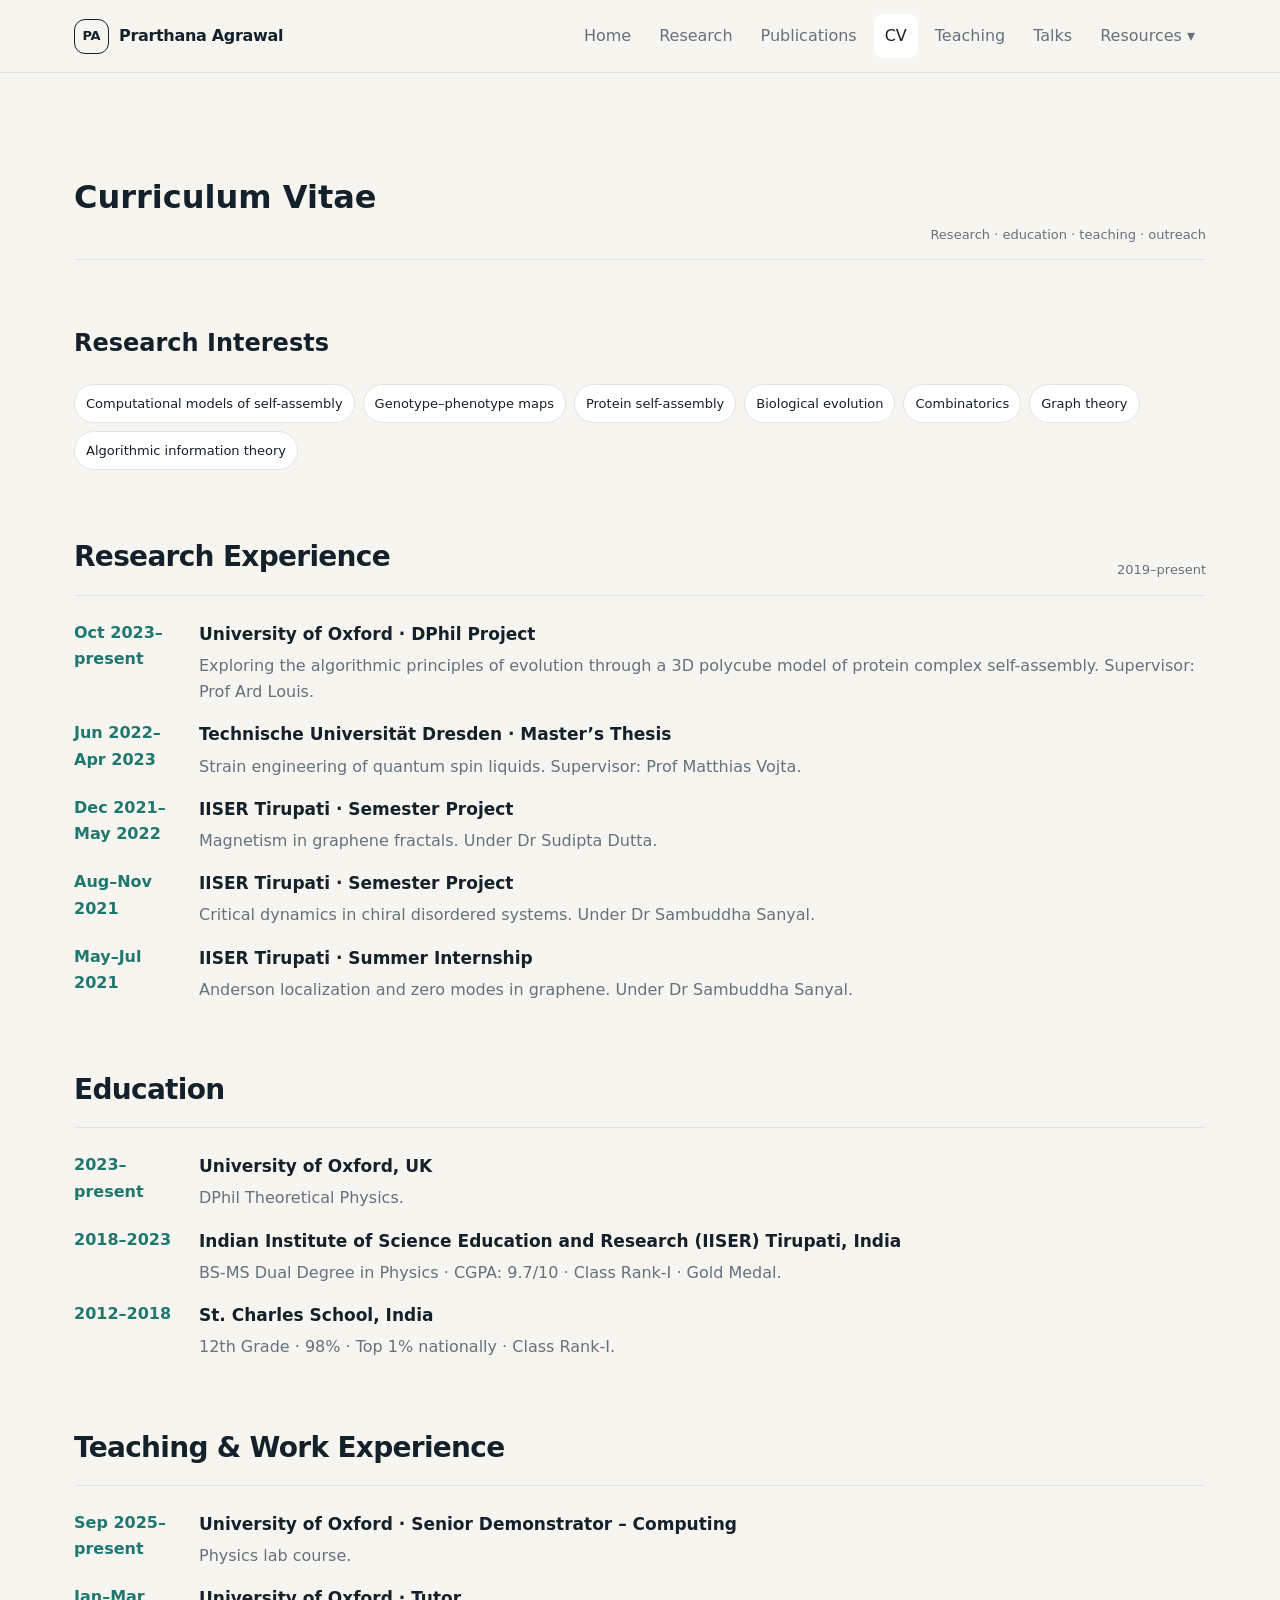
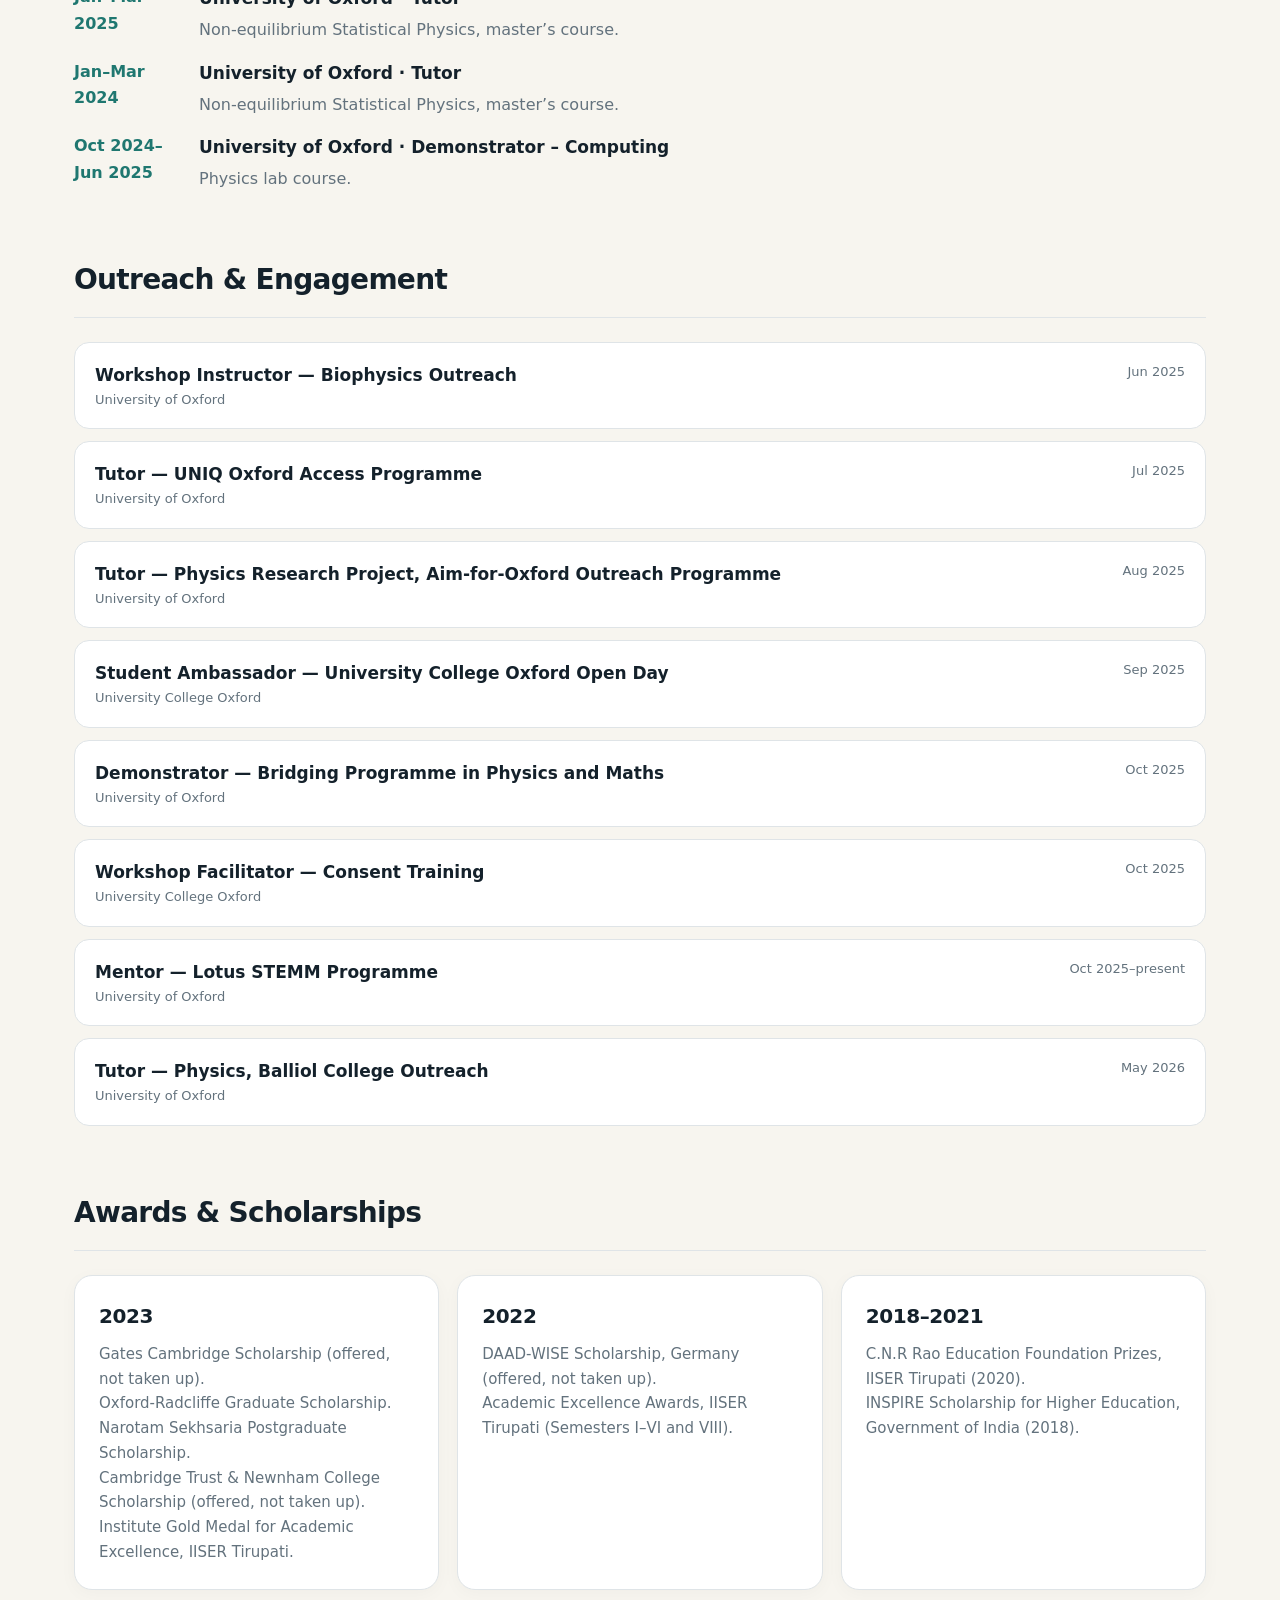
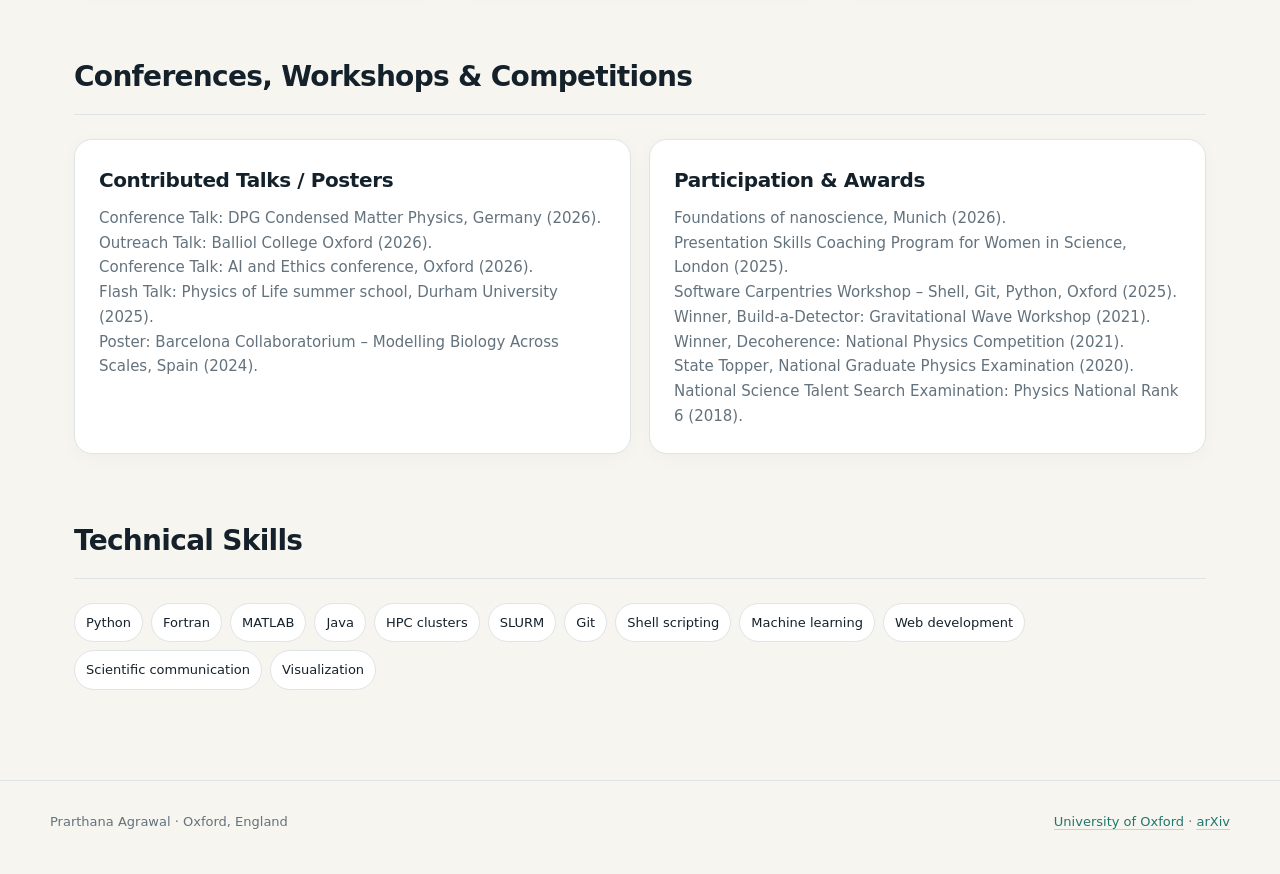
==== cv.html @ 84f2e2f3 "Rebuilt" ====
<!doctype html><html lang="en"><head><meta charset="utf-8"><meta name="viewport" content="width=device-width, initial-scale=1"><meta name="description" content="Prarthana Agrawal — theoretical physics, self-assembly, graph theory and scientific resources"><title>CV · Prarthana Agrawal</title><link rel="stylesheet" href="styles.css"></head><body><header class="site-header"><nav class="nav"><a class="brand" href="index.html"><span class="brand-mark">PA</span><span>Prarthana Agrawal</span></a><button class="nav-toggle" aria-label="Open navigation">Menu</button><div class="nav-links"><a href="index.html">Home</a><a href="research.html">Research</a><a href="publications.html">Publications</a><a href="cv.html" class="active">CV</a><a href="teaching.html">Teaching</a><a href="talks.html">Talks</a><div class="dropdown"><button class="dropbtn">Resources ▾</button><div class="dropdown-menu"><a href="resources.html">Resource Hub</a><a href="internships.html">Undergraduate Internships</a><a href="theses.html">MS Thesis Database</a></div></div></div></nav></header><main class="page"><div class="section-head"><h1>Curriculum Vitae</h1><span class="kicker">Research · education · teaching · outreach</span></div><section class="section"><h2>Research Interests</h2><div class="pill-row"><span class="pill">Computational models of self-assembly</span><span class="pill">Genotype–phenotype maps</span><span class="pill">Protein self-assembly</span><span class="pill">Biological evolution</span><span class="pill">Combinatorics</span><span class="pill">Graph theory</span><span class="pill">Algorithmic information theory</span></div></section><section class="section"><div class="section-head"><h2>Research Experience</h2><span class="kicker">2019–present</span></div><div class="timeline"><div class="timeline-item"><div class="year">Oct 2023–present</div><div><h3>University of Oxford · DPhil Project</h3><p>Exploring the algorithmic principles of evolution through a 3D polycube model of protein complex self-assembly. Supervisor: Prof Ard Louis.</p></div></div><div class="timeline-item"><div class="year">Jun 2022–Apr 2023</div><div><h3>Technische Universität Dresden · Master’s Thesis</h3><p>Strain engineering of quantum spin liquids. Supervisor: Prof Matthias Vojta.</p></div></div><div class="timeline-item"><div class="year">Dec 2021–May 2022</div><div><h3>IISER Tirupati · Semester Project</h3><p>Magnetism in graphene fractals. Under Dr Sudipta Dutta.</p></div></div><div class="timeline-item"><div class="year">Aug–Nov 2021</div><div><h3>IISER Tirupati · Semester Project</h3><p>Critical dynamics in chiral disordered systems. Under Dr Sambuddha Sanyal.</p></div></div><div class="timeline-item"><div class="year">May–Jul 2021</div><div><h3>IISER Tirupati · Summer Internship</h3><p>Anderson localization and zero modes in graphene. Under Dr Sambuddha Sanyal.</p></div></div></div></section><section class="section"><div class="section-head"><h2>Education</h2></div><div class="timeline"><div class="timeline-item"><div class="year">2023–present</div><div><h3>University of Oxford, UK</h3><p>DPhil Theoretical Physics.</p></div></div><div class="timeline-item"><div class="year">2018–2023</div><div><h3>Indian Institute of Science Education and Research (IISER) Tirupati, India</h3><p>BS-MS Dual Degree in Physics · CGPA: 9.7/10 · Class Rank-I · Gold Medal.</p></div></div><div class="timeline-item"><div class="year">2012–2018</div><div><h3>St. Charles School, India</h3><p>12th Grade · 98% · Top 1% nationally · Class Rank-I.</p></div></div></div></section><section class="section"><div class="section-head"><h2>Teaching & Work Experience</h2></div><div class="timeline"><div class="timeline-item"><div class="year">Sep 2025–present</div><div><h3>University of Oxford · Senior Demonstrator – Computing</h3><p>Physics lab course.</p></div></div><div class="timeline-item"><div class="year">Jan–Mar 2025</div><div><h3>University of Oxford · Tutor</h3><p>Non-equilibrium Statistical Physics, master’s course.</p></div></div><div class="timeline-item"><div class="year">Jan–Mar 2024</div><div><h3>University of Oxford · Tutor</h3><p>Non-equilibrium Statistical Physics, master’s course.</p></div></div><div class="timeline-item"><div class="year">Oct 2024–Jun 2025</div><div><h3>University of Oxford · Demonstrator – Computing</h3><p>Physics lab course.</p></div></div></div></section><section class="section"><div class="section-head"><h2>Outreach & Engagement</h2></div><div class="list"><div class="item"><div class="item-top"><h3>Workshop Instructor — Biophysics Outreach</h3><span class="meta">Jun 2025</span></div><div class="meta">University of Oxford</div></div><div class="item"><div class="item-top"><h3>Tutor — UNIQ Oxford Access Programme</h3><span class="meta">Jul 2025</span></div><div class="meta">University of Oxford</div></div><div class="item"><div class="item-top"><h3>Tutor — Physics Research Project, Aim-for-Oxford Outreach Programme</h3><span class="meta">Aug 2025</span></div><div class="meta">University of Oxford</div></div><div class="item"><div class="item-top"><h3>Student Ambassador — University College Oxford Open Day</h3><span class="meta">Sep 2025</span></div><div class="meta">University College Oxford</div></div><div class="item"><div class="item-top"><h3>Demonstrator — Bridging Programme in Physics and Maths</h3><span class="meta">Oct 2025</span></div><div class="meta">University of Oxford</div></div><div class="item"><div class="item-top"><h3>Workshop Facilitator — Consent Training</h3><span class="meta">Oct 2025</span></div><div class="meta">University College Oxford</div></div><div class="item"><div class="item-top"><h3>Mentor — Lotus STEMM Programme</h3><span class="meta">Oct 2025–present</span></div><div class="meta">University of Oxford</div></div><div class="item"><div class="item-top"><h3>Tutor — Physics, Balliol College Outreach</h3><span class="meta">May 2026</span></div><div class="meta">University of Oxford</div></div></div></section><section class="section"><div class="section-head"><h2>Awards & Scholarships</h2></div><div class="grid"><div class="card"><h3>2023</h3><p>Gates Cambridge Scholarship (offered, not taken up).<br>Oxford-Radcliffe Graduate Scholarship.<br>Narotam Sekhsaria Postgraduate Scholarship.<br>Cambridge Trust & Newnham College Scholarship (offered, not taken up).<br>Institute Gold Medal for Academic Excellence, IISER Tirupati.</p></div><div class="card"><h3>2022</h3><p>DAAD-WISE Scholarship, Germany (offered, not taken up).<br>Academic Excellence Awards, IISER Tirupati (Semesters I–VI and VIII).</p></div><div class="card"><h3>2018–2021</h3><p>C.N.R Rao Education Foundation Prizes, IISER Tirupati (2020).<br>INSPIRE Scholarship for Higher Education, Government of India (2018).</p></div></div></section><section class="section"><div class="section-head"><h2>Conferences, Workshops & Competitions</h2></div><div class="feature"><div class="card"><h3>Contributed Talks / Posters</h3><p>Conference Talk: DPG Condensed Matter Physics, Germany (2026).<br>Outreach Talk: Balliol College Oxford (2026).<br>Conference Talk: AI and Ethics conference, Oxford (2026).<br>Flash Talk: Physics of Life summer school, Durham University (2025).<br>Poster: Barcelona Collaboratorium – Modelling Biology Across Scales, Spain (2024).</p></div><div class="card"><h3>Participation & Awards</h3><p>Foundations of nanoscience, Munich (2026).<br>Presentation Skills Coaching Program for Women in Science, London (2025).<br>Software Carpentries Workshop – Shell, Git, Python, Oxford (2025).<br>Winner, Build-a-Detector: Gravitational Wave Workshop (2021).<br>Winner, Decoherence: National Physics Competition (2021).<br>State Topper, National Graduate Physics Examination (2020).<br>National Science Talent Search Examination: Physics National Rank 6 (2018).</p></div></div></section><section class="section"><div class="section-head"><h2>Technical Skills</h2></div><div class="pill-row"><span class="pill">Python</span><span class="pill">Fortran</span><span class="pill">MATLAB</span><span class="pill">Java</span><span class="pill">HPC clusters</span><span class="pill">SLURM</span><span class="pill">Git</span><span class="pill">Shell scripting</span><span class="pill">Machine learning</span><span class="pill">Web development</span><span class="pill">Scientific communication</span><span class="pill">Visualization</span></div></section></main><footer class="site-footer"><div class="footer-inner"><span>Prarthana Agrawal · Oxford, England</span><span><a class="link" href="https://www.physics.ox.ac.uk/" target="_blank" rel="noreferrer">University of Oxford</a> · <a class="link" href="https://arxiv.org/abs/2604.07408" target="_blank" rel="noreferrer">arXiv</a></span></div></footer><script src="script.js"></script></body></html>
---- styles.css ----
:root{--ink:#14212b;--muted:#63727d;--paper:#f7f5ef;--card:#ffffff;--line:#dfe4e7;--accent:#1f7770;--accent2:#dceeea;--warm:#c67a42;--max:1180px;--shadow:0 14px 40px rgba(20,33,43,.07)}
*{box-sizing:border-box}html{scroll-behavior:smooth}body{margin:0;font-family:Inter,ui-sans-serif,system-ui,-apple-system,BlinkMacSystemFont,"Segoe UI",sans-serif;background:var(--paper);color:var(--ink);line-height:1.65}a{color:inherit}a.link{color:var(--accent);text-decoration:none;border-bottom:1px solid rgba(31,119,112,.25)}a.link:hover{border-color:var(--accent)}.site-header{position:sticky;top:0;z-index:50;background:rgba(247,245,239,.92);backdrop-filter:blur(18px);border-bottom:1px solid rgba(223,228,231,.9)}.nav{max-width:var(--max);margin:auto;display:flex;align-items:center;justify-content:space-between;padding:14px 24px}.brand{display:flex;align-items:center;gap:10px;text-decoration:none;font-weight:750;letter-spacing:-.02em}.brand-mark{width:35px;height:35px;border:1px solid var(--ink);border-radius:11px;display:grid;place-items:center;font-size:13px}.nav-links{display:flex;align-items:center;gap:6px}.nav-links a,.dropbtn{padding:9px 11px;border-radius:9px;text-decoration:none;font-size:14px;color:var(--muted);background:none;border:0;font:inherit;cursor:pointer}.nav-links a:hover,.nav-links a.active,.dropbtn:hover{background:#fff;color:var(--ink)}.dropdown{position:relative}.dropdown-menu{display:none;position:absolute;right:0;top:42px;min-width:220px;background:#fff;border:1px solid var(--line);border-radius:12px;box-shadow:var(--shadow);padding:7px}.dropdown:hover .dropdown-menu,.dropdown:focus-within .dropdown-menu{display:block}.dropdown-menu a{display:block}.nav-toggle{display:none;border:1px solid var(--line);background:#fff;border-radius:9px;padding:8px 10px}.page{max-width:var(--max);margin:auto;padding:76px 24px 90px}.hero{display:grid;grid-template-columns:1.2fr .8fr;gap:56px;align-items:end;padding:36px 0 62px}.eyebrow{font-size:12px;text-transform:uppercase;letter-spacing:.14em;color:var(--accent);font-weight:800}.hero h1{font-size:clamp(46px,7vw,82px);line-height:.98;letter-spacing:-.055em;margin:14px 0 22px;max-width:800px}.lede{font-size:19px;color:#42515c;max-width:700px}.hero-card{background:var(--ink);color:#fff;padding:28px;border-radius:24px;min-height:255px;display:flex;flex-direction:column;justify-content:space-between;box-shadow:var(--shadow)}.hero-card small{color:#c4d0d5}.hero-card strong{font-size:28px;line-height:1.15;display:block;margin-top:8px}.section{margin-top:64px}.section-head{display:flex;justify-content:space-between;gap:24px;align-items:end;border-bottom:1px solid var(--line);padding-bottom:14px;margin-bottom:24px}.section-head h2{margin:0;font-size:28px;letter-spacing:-.025em}.kicker{font-size:13px;color:var(--muted)}.grid{display:grid;grid-template-columns:repeat(3,1fr);gap:18px}.card{background:var(--card);border:1px solid var(--line);border-radius:18px;padding:24px;box-shadow:0 4px 18px rgba(20,33,43,.03)}.card h3{margin:0 0 9px;font-size:20px;letter-spacing:-.02em}.card p{margin:0;color:var(--muted);font-size:15px}.feature{display:grid;grid-template-columns:1fr 1fr;gap:18px}.feature .card{min-height:230px}.tag{display:inline-flex;align-items:center;background:var(--accent2);color:#1f5b57;border-radius:999px;padding:4px 9px;font-size:12px;font-weight:700;margin-bottom:15px}.list{display:grid;gap:12px}.item{background:#fff;border:1px solid var(--line);border-radius:15px;padding:18px 20px}.item-top{display:flex;justify-content:space-between;gap:18px}.item h3{margin:0;font-size:17px}.meta{color:var(--muted);font-size:13px}.rule{height:1px;background:var(--line);margin:34px 0}.two-col{display:grid;grid-template-columns:280px 1fr;gap:48px}.toc{position:sticky;top:82px;align-self:start}.toc a{display:block;color:var(--muted);text-decoration:none;padding:7px 0;font-size:14px}.toc a:hover{color:var(--ink)}.prose{max-width:780px}.prose h2{font-size:28px;letter-spacing:-.03em;margin-top:0}.prose h3{font-size:20px;margin-top:34px}.prose p{color:#43535d}.pub{background:#fff;border:1px solid var(--line);border-radius:17px;padding:24px;margin-bottom:14px}.pub-title{font-size:21px;font-weight:720;line-height:1.25;margin-bottom:8px}.pub-meta{color:var(--muted);font-size:14px;margin-bottom:12px}.timeline{display:grid;gap:15px}.timeline-item{display:grid;grid-template-columns:105px 1fr;gap:20px}.year{font-weight:750;color:var(--accent)}.timeline-item h3{margin:0 0 5px;font-size:17px}.timeline-item p{margin:0;color:var(--muted)}.table-wrap{overflow:auto;background:#fff;border:1px solid var(--line);border-radius:17px}.toolbar{display:grid;grid-template-columns:1.4fr .7fr .7fr;gap:10px;margin-bottom:14px}.toolbar input,.toolbar select{width:100%;padding:12px 13px;border:1px solid var(--line);border-radius:10px;background:#fff;color:var(--ink);font:inherit}.toolbar .count{display:flex;align-items:center;justify-content:flex-end;color:var(--muted);font-size:13px}.data-table{border-collapse:collapse;width:100%;min-width:930px;font-size:13px}.data-table th,.data-table td{padding:12px 13px;border-bottom:1px solid #edf0f1;text-align:left;vertical-align:top}.data-table th{position:sticky;top:0;background:#f5f8f8;font-size:11px;text-transform:uppercase;letter-spacing:.08em;color:#5b6971}.data-table tr:last-child td{border-bottom:0}.data-table a{color:var(--accent);text-decoration:none}.stats{display:grid;grid-template-columns:repeat(3,1fr);gap:14px}.stat{padding:20px;background:#fff;border:1px solid var(--line);border-radius:15px}.stat strong{font-size:28px;display:block}.stat span{font-size:13px;color:var(--muted)}.callout{background:var(--accent2);border:1px solid #c8e4df;padding:22px;border-radius:16px}.site-footer{border-top:1px solid var(--line);padding:30px 24px 42px}.footer-inner{max-width:var(--max);margin:auto;display:flex;justify-content:space-between;gap:20px;color:var(--muted);font-size:13px}.pill-row{display:flex;flex-wrap:wrap;gap:8px}.pill{padding:8px 11px;border-radius:999px;background:#fff;border:1px solid var(--line);font-size:13px}.mobile-note{display:none}@media (max-width:900px){.hero{grid-template-columns:1fr}.grid,.feature,.stats{grid-template-columns:1fr}.two-col{grid-template-columns:1fr}.toc{position:static}.nav-toggle{display:block}.nav-links{display:none;position:absolute;left:16px;right:16px;top:65px;padding:8px;background:#fff;border:1px solid var(--line);border-radius:14px;box-shadow:var(--shadow);flex-direction:column;align-items:stretch}.nav-links.open{display:flex}.nav-links a,.dropbtn{text-align:left}.dropdown-menu{position:static;display:block;border:0;box-shadow:none;padding:0 0 0 10px}.toolbar{grid-template-columns:1fr}.toolbar .count{justify-content:flex-start}.footer-inner{flex-direction:column}.page{padding-top:48px}}@media (max-width:560px){.nav{padding:12px 16px}.page{padding-left:16px;padding-right:16px}.hero h1{font-size:48px}.timeline-item{grid-template-columns:1fr;gap:4px}}
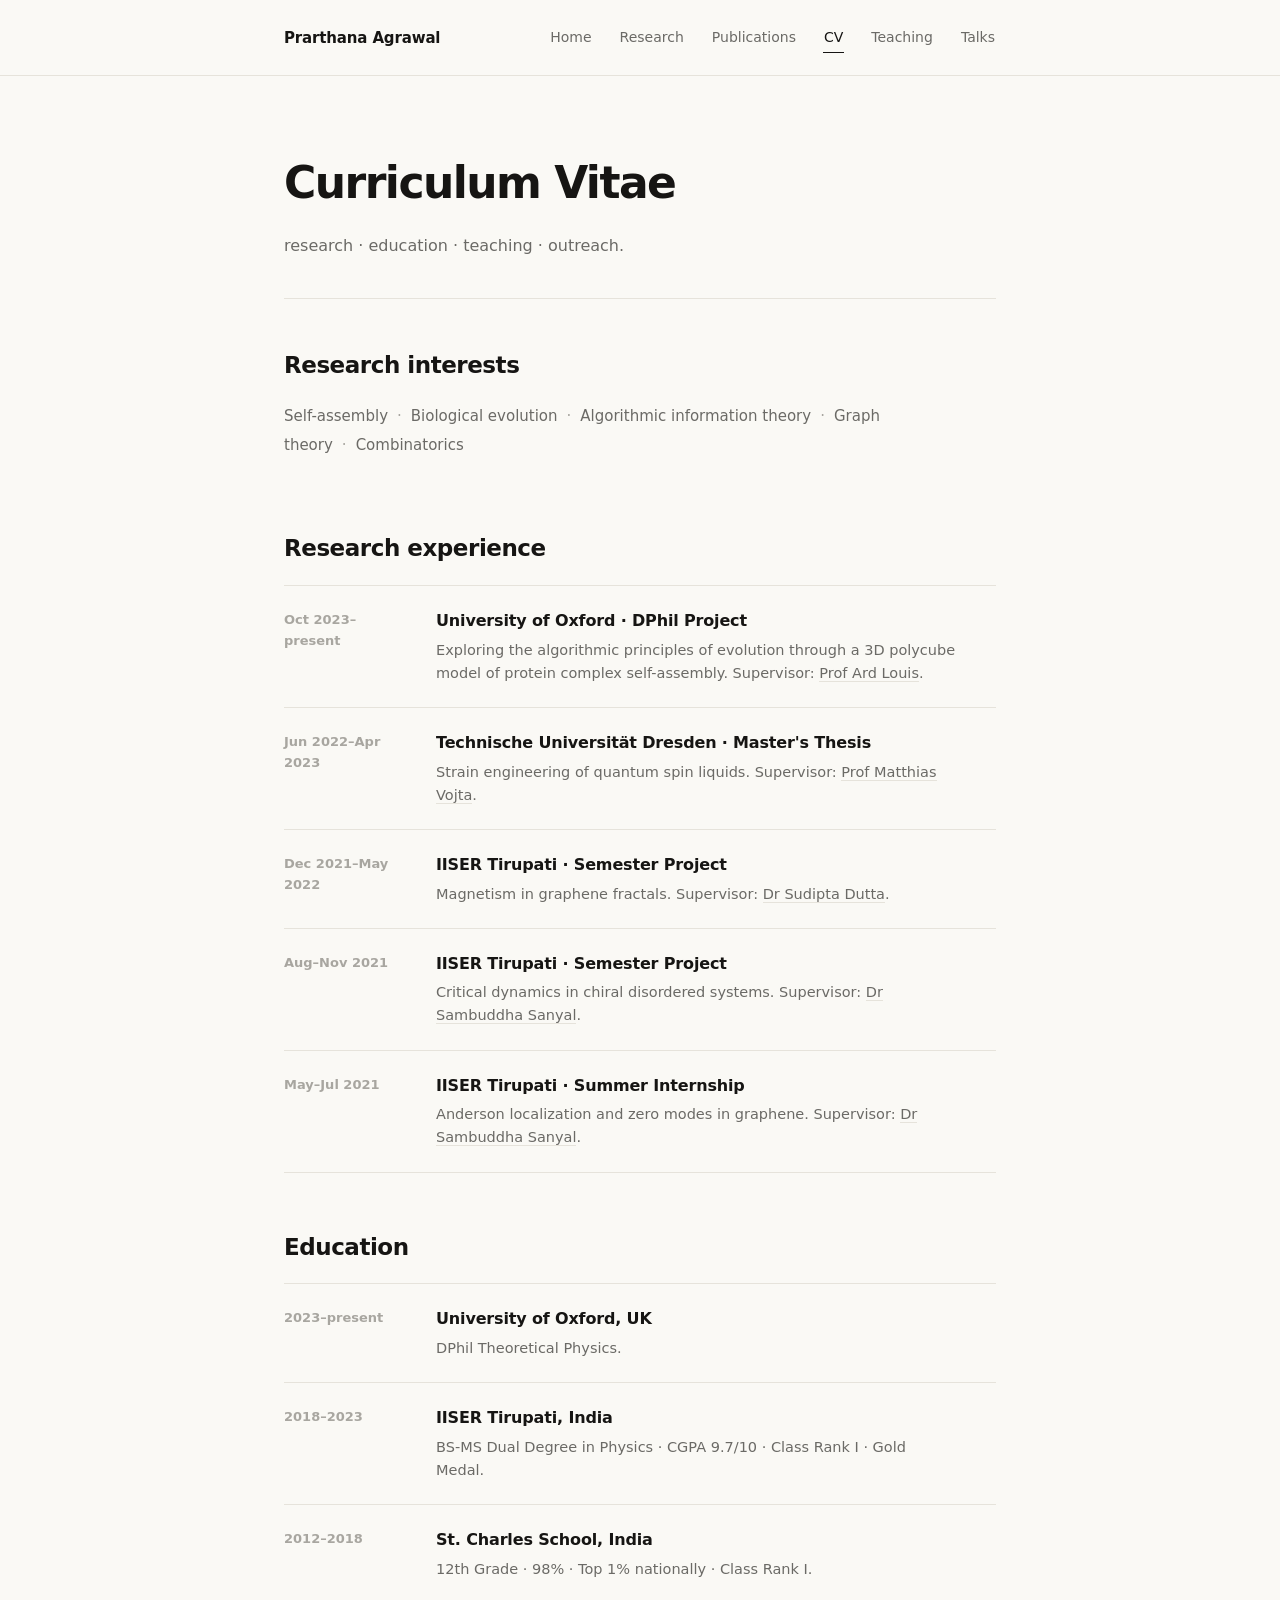
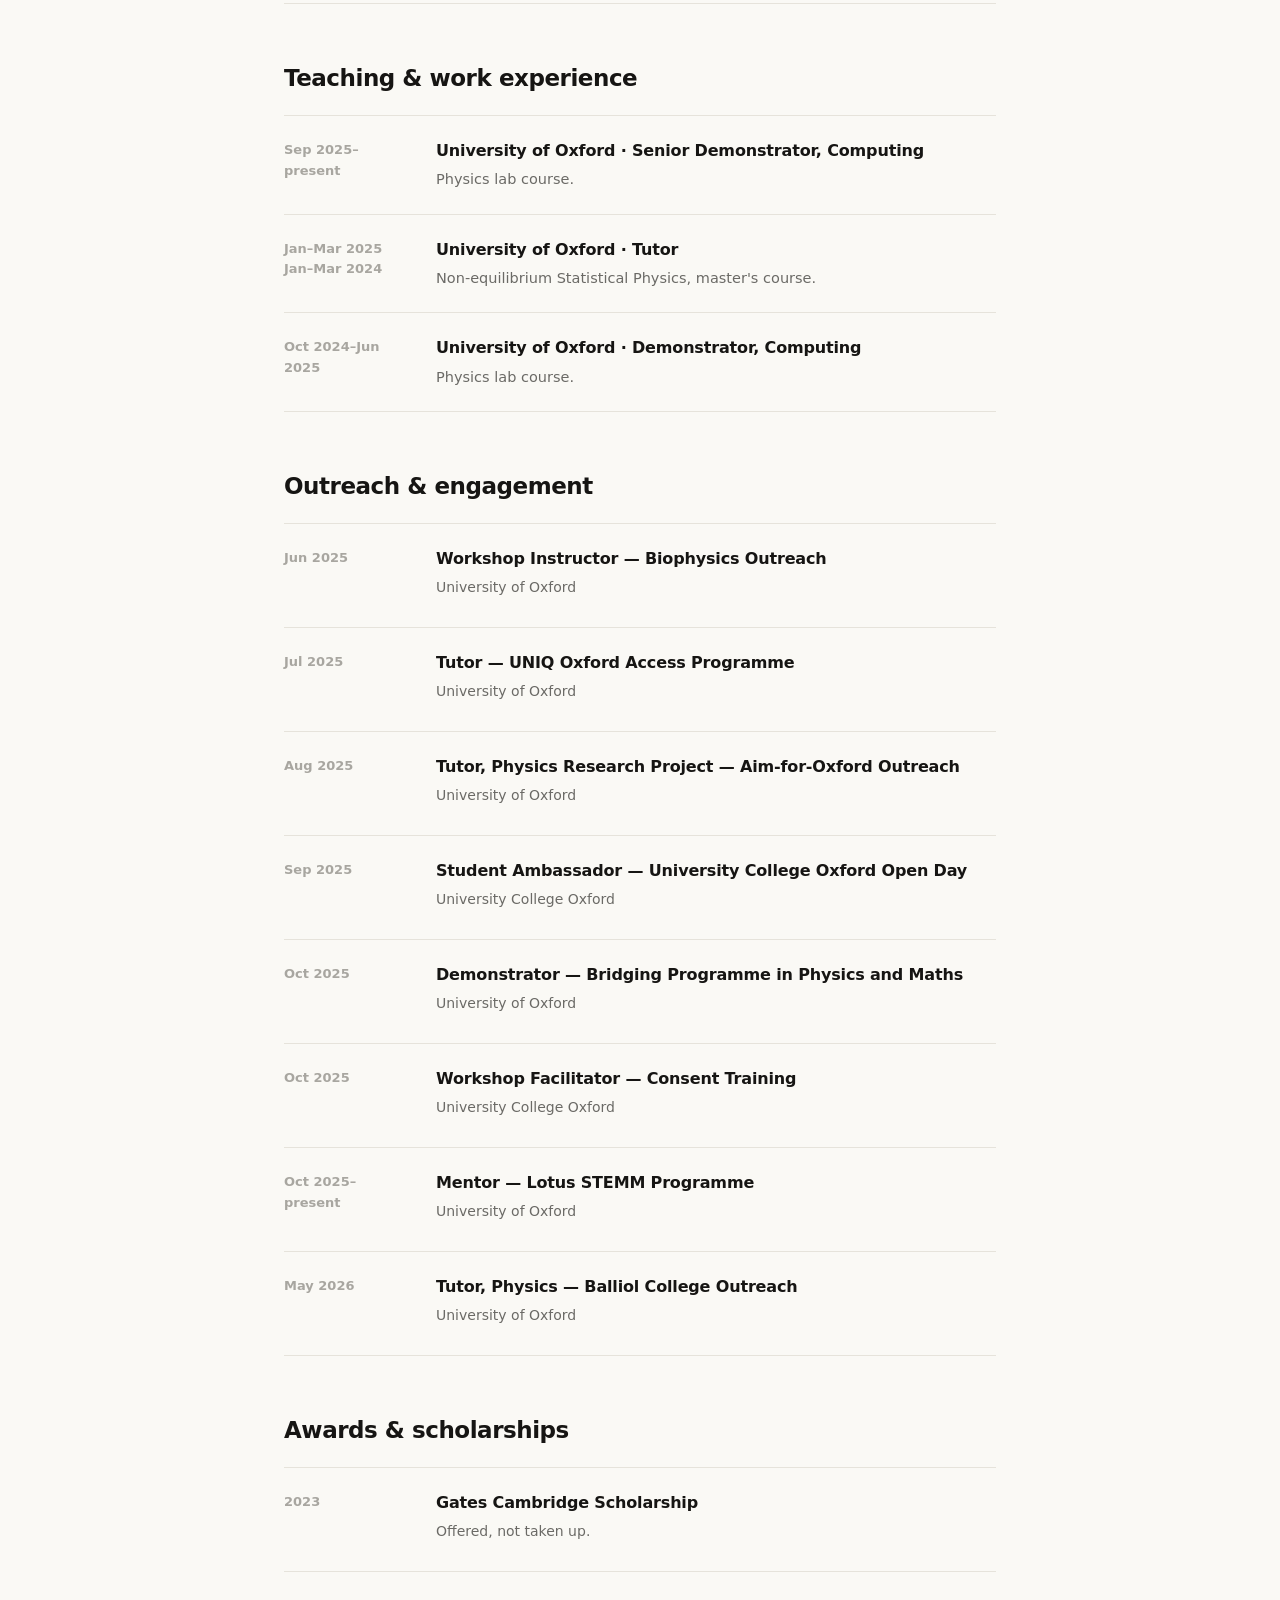
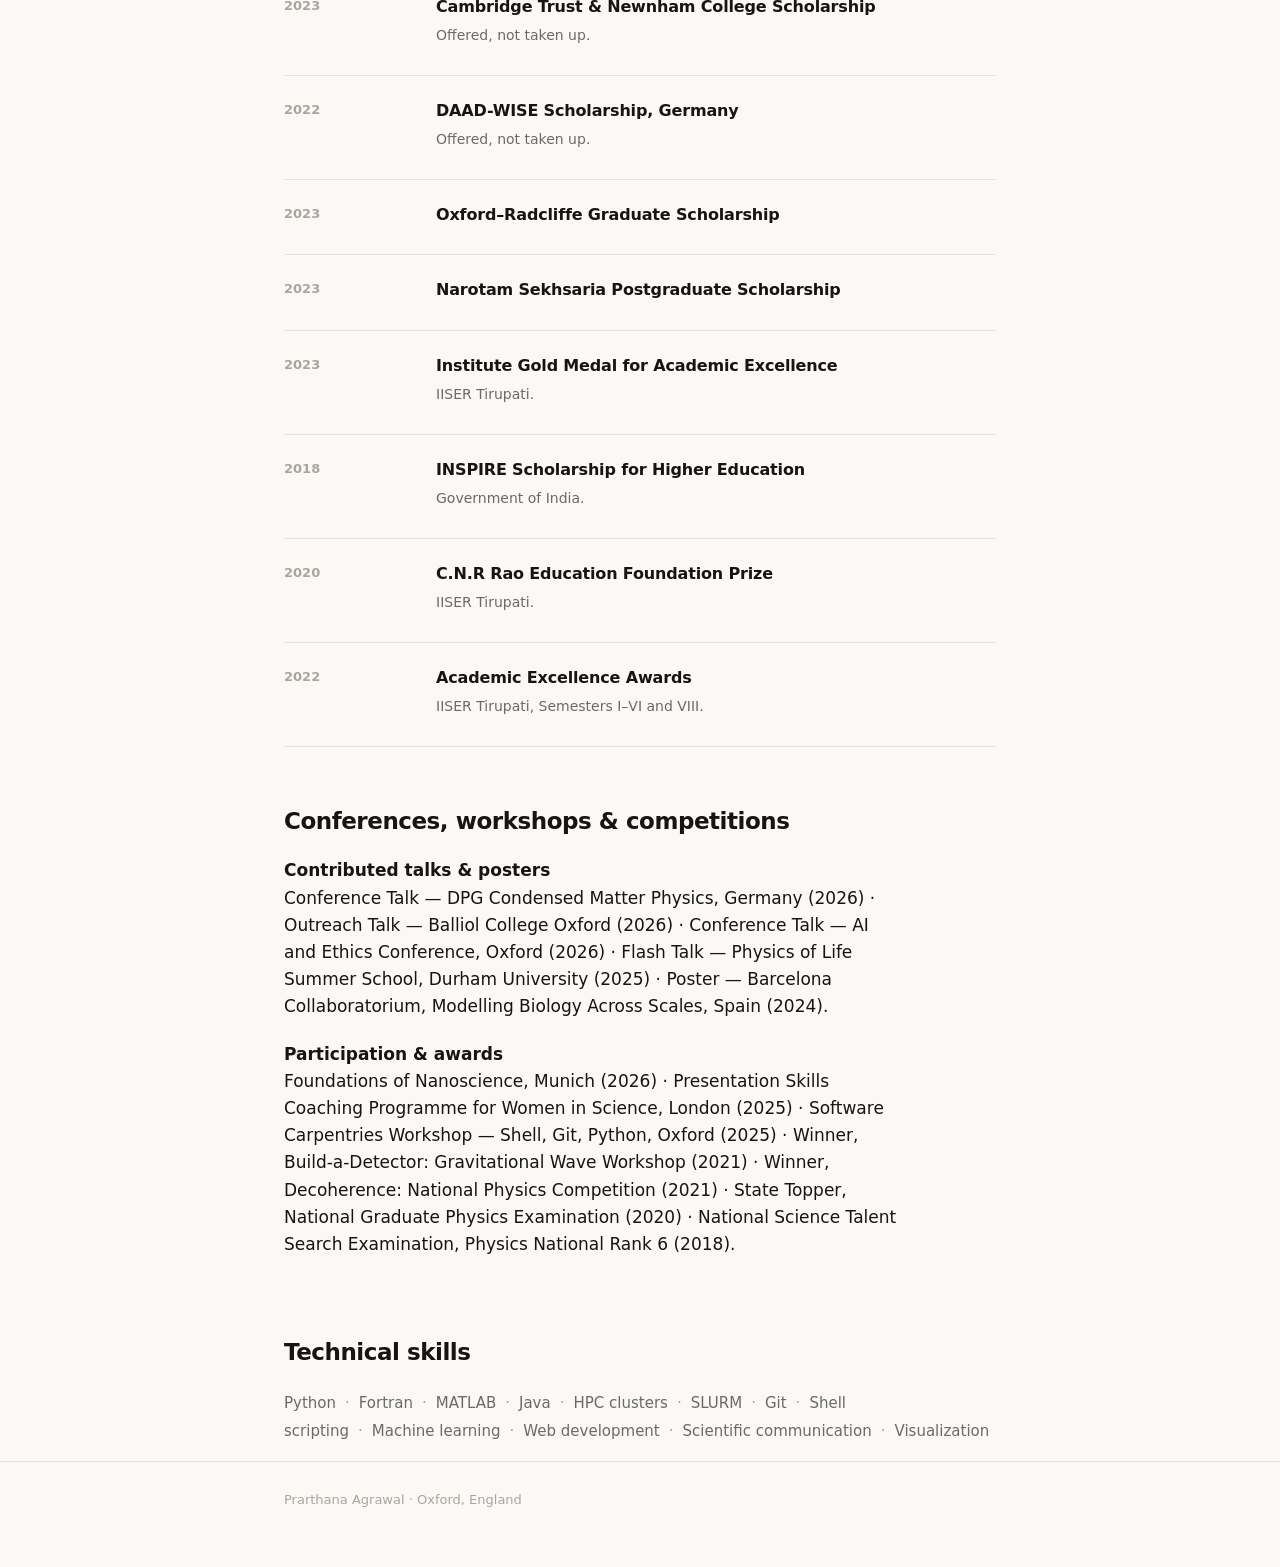
==== commit 73aa6c70: "Redesign site pages with shared minimal design system Rewrite research/self-assembly/graph-theory co" ====
--- a/cv.html
+++ b/cv.html
@@ -1 +1,106 @@
-<!doctype html><html lang="en"><head><meta charset="utf-8"><meta name="viewport" content="width=device-width, initial-scale=1"><meta name="description" content="Prarthana Agrawal — theoretical physics, self-assembly, graph theory and scientific resources"><title>CV · Prarthana Agrawal</title><link rel="stylesheet" href="styles.css"></head><body><header class="site-header"><nav class="nav"><a class="brand" href="index.html"><span class="brand-mark">PA</span><span>Prarthana Agrawal</span></a><button class="nav-toggle" aria-label="Open navigation">Menu</button><div class="nav-links"><a href="index.html">Home</a><a href="research.html">Research</a><a href="publications.html">Publications</a><a href="cv.html" class="active">CV</a><a href="teaching.html">Teaching</a><a href="talks.html">Talks</a><div class="dropdown"><button class="dropbtn">Resources ▾</button><div class="dropdown-menu"><a href="resources.html">Resource Hub</a><a href="internships.html">Undergraduate Internships</a><a href="theses.html">MS Thesis Database</a></div></div></div></nav></header><main class="page"><div class="section-head"><h1>Curriculum Vitae</h1><span class="kicker">Research · education · teaching · outreach</span></div><section class="section"><h2>Research Interests</h2><div class="pill-row"><span class="pill">Computational models of self-assembly</span><span class="pill">Genotype–phenotype maps</span><span class="pill">Protein self-assembly</span><span class="pill">Biological evolution</span><span class="pill">Combinatorics</span><span class="pill">Graph theory</span><span class="pill">Algorithmic information theory</span></div></section><section class="section"><div class="section-head"><h2>Research Experience</h2><span class="kicker">2019–present</span></div><div class="timeline"><div class="timeline-item"><div class="year">Oct 2023–present</div><div><h3>University of Oxford · DPhil Project</h3><p>Exploring the algorithmic principles of evolution through a 3D polycube model of protein complex self-assembly. Supervisor: Prof Ard Louis.</p></div></div><div class="timeline-item"><div class="year">Jun 2022–Apr 2023</div><div><h3>Technische Universität Dresden · Master’s Thesis</h3><p>Strain engineering of quantum spin liquids. Supervisor: Prof Matthias Vojta.</p></div></div><div class="timeline-item"><div class="year">Dec 2021–May 2022</div><div><h3>IISER Tirupati · Semester Project</h3><p>Magnetism in graphene fractals. Under Dr Sudipta Dutta.</p></div></div><div class="timeline-item"><div class="year">Aug–Nov 2021</div><div><h3>IISER Tirupati · Semester Project</h3><p>Critical dynamics in chiral disordered systems. Under Dr Sambuddha Sanyal.</p></div></div><div class="timeline-item"><div class="year">May–Jul 2021</div><div><h3>IISER Tirupati · Summer Internship</h3><p>Anderson localization and zero modes in graphene. Under Dr Sambuddha Sanyal.</p></div></div></div></section><section class="section"><div class="section-head"><h2>Education</h2></div><div class="timeline"><div class="timeline-item"><div class="year">2023–present</div><div><h3>University of Oxford, UK</h3><p>DPhil Theoretical Physics.</p></div></div><div class="timeline-item"><div class="year">2018–2023</div><div><h3>Indian Institute of Science Education and Research (IISER) Tirupati, India</h3><p>BS-MS Dual Degree in Physics · CGPA: 9.7/10 · Class Rank-I · Gold Medal.</p></div></div><div class="timeline-item"><div class="year">2012–2018</div><div><h3>St. Charles School, India</h3><p>12th Grade · 98% · Top 1% nationally · Class Rank-I.</p></div></div></div></section><section class="section"><div class="section-head"><h2>Teaching & Work Experience</h2></div><div class="timeline"><div class="timeline-item"><div class="year">Sep 2025–present</div><div><h3>University of Oxford · Senior Demonstrator – Computing</h3><p>Physics lab course.</p></div></div><div class="timeline-item"><div class="year">Jan–Mar 2025</div><div><h3>University of Oxford · Tutor</h3><p>Non-equilibrium Statistical Physics, master’s course.</p></div></div><div class="timeline-item"><div class="year">Jan–Mar 2024</div><div><h3>University of Oxford · Tutor</h3><p>Non-equilibrium Statistical Physics, master’s course.</p></div></div><div class="timeline-item"><div class="year">Oct 2024–Jun 2025</div><div><h3>University of Oxford · Demonstrator – Computing</h3><p>Physics lab course.</p></div></div></div></section><section class="section"><div class="section-head"><h2>Outreach & Engagement</h2></div><div class="list"><div class="item"><div class="item-top"><h3>Workshop Instructor — Biophysics Outreach</h3><span class="meta">Jun 2025</span></div><div class="meta">University of Oxford</div></div><div class="item"><div class="item-top"><h3>Tutor — UNIQ Oxford Access Programme</h3><span class="meta">Jul 2025</span></div><div class="meta">University of Oxford</div></div><div class="item"><div class="item-top"><h3>Tutor — Physics Research Project, Aim-for-Oxford Outreach Programme</h3><span class="meta">Aug 2025</span></div><div class="meta">University of Oxford</div></div><div class="item"><div class="item-top"><h3>Student Ambassador — University College Oxford Open Day</h3><span class="meta">Sep 2025</span></div><div class="meta">University College Oxford</div></div><div class="item"><div class="item-top"><h3>Demonstrator — Bridging Programme in Physics and Maths</h3><span class="meta">Oct 2025</span></div><div class="meta">University of Oxford</div></div><div class="item"><div class="item-top"><h3>Workshop Facilitator — Consent Training</h3><span class="meta">Oct 2025</span></div><div class="meta">University College Oxford</div></div><div class="item"><div class="item-top"><h3>Mentor — Lotus STEMM Programme</h3><span class="meta">Oct 2025–present</span></div><div class="meta">University of Oxford</div></div><div class="item"><div class="item-top"><h3>Tutor — Physics, Balliol College Outreach</h3><span class="meta">May 2026</span></div><div class="meta">University of Oxford</div></div></div></section><section class="section"><div class="section-head"><h2>Awards & Scholarships</h2></div><div class="grid"><div class="card"><h3>2023</h3><p>Gates Cambridge Scholarship (offered, not taken up).<br>Oxford-Radcliffe Graduate Scholarship.<br>Narotam Sekhsaria Postgraduate Scholarship.<br>Cambridge Trust & Newnham College Scholarship (offered, not taken up).<br>Institute Gold Medal for Academic Excellence, IISER Tirupati.</p></div><div class="card"><h3>2022</h3><p>DAAD-WISE Scholarship, Germany (offered, not taken up).<br>Academic Excellence Awards, IISER Tirupati (Semesters I–VI and VIII).</p></div><div class="card"><h3>2018–2021</h3><p>C.N.R Rao Education Foundation Prizes, IISER Tirupati (2020).<br>INSPIRE Scholarship for Higher Education, Government of India (2018).</p></div></div></section><section class="section"><div class="section-head"><h2>Conferences, Workshops & Competitions</h2></div><div class="feature"><div class="card"><h3>Contributed Talks / Posters</h3><p>Conference Talk: DPG Condensed Matter Physics, Germany (2026).<br>Outreach Talk: Balliol College Oxford (2026).<br>Conference Talk: AI and Ethics conference, Oxford (2026).<br>Flash Talk: Physics of Life summer school, Durham University (2025).<br>Poster: Barcelona Collaboratorium – Modelling Biology Across Scales, Spain (2024).</p></div><div class="card"><h3>Participation & Awards</h3><p>Foundations of nanoscience, Munich (2026).<br>Presentation Skills Coaching Program for Women in Science, London (2025).<br>Software Carpentries Workshop – Shell, Git, Python, Oxford (2025).<br>Winner, Build-a-Detector: Gravitational Wave Workshop (2021).<br>Winner, Decoherence: National Physics Competition (2021).<br>State Topper, National Graduate Physics Examination (2020).<br>National Science Talent Search Examination: Physics National Rank 6 (2018).</p></div></div></section><section class="section"><div class="section-head"><h2>Technical Skills</h2></div><div class="pill-row"><span class="pill">Python</span><span class="pill">Fortran</span><span class="pill">MATLAB</span><span class="pill">Java</span><span class="pill">HPC clusters</span><span class="pill">SLURM</span><span class="pill">Git</span><span class="pill">Shell scripting</span><span class="pill">Machine learning</span><span class="pill">Web development</span><span class="pill">Scientific communication</span><span class="pill">Visualization</span></div></section></main><footer class="site-footer"><div class="footer-inner"><span>Prarthana Agrawal · Oxford, England</span><span><a class="link" href="https://www.physics.ox.ac.uk/" target="_blank" rel="noreferrer">University of Oxford</a> · <a class="link" href="https://arxiv.org/abs/2604.07408" target="_blank" rel="noreferrer">arXiv</a></span></div></footer><script src="script.js"></script></body></html>+<!doctype html><html lang="en"><head><meta charset="utf-8"><meta name="viewport" content="width=device-width, initial-scale=1"><meta name="description" content="Curriculum Vitae — Prarthana Agrawal"><title>CV · Prarthana Agrawal</title><link rel="stylesheet" href="site.css"></head><body>
+<header class="site-header">
+<nav class="nav">
+<a class="brand" href="index.html">Prarthana Agrawal</a>
+<button class="nav-toggle" aria-label="Open navigation">Menu</button>
+<div class="nav-links">
+<a href="index.html">Home</a>
+<a href="research.html">Research</a>
+<a href="publications.html">Publications</a>
+<a href="cv.html" class="active">CV</a>
+<a href="teaching.html">Teaching</a>
+<a href="talks.html">Talks</a>
+</div>
+</nav>
+</header>
+
+<main class="page">
+<div class="page-head">
+<h1>Curriculum Vitae</h1>
+<p>research · education · teaching · outreach.</p>
+</div>
+
+<section class="section">
+<h2>Research interests</h2>
+<p class="tag-line">Self-assembly<span class="sep">·</span>Biological evolution<span class="sep">·</span>Algorithmic information theory<span class="sep">·</span>Graph theory<span class="sep">·</span>Combinatorics</p>
+</section>
+
+<section class="section">
+<h2>Research experience</h2>
+<div class="entries">
+<div class="entry"><time>Oct 2023–present</time><div><h3>University of Oxford · DPhil Project</h3><p>Exploring the algorithmic principles of evolution through a 3D polycube model of protein complex self-assembly. Supervisor: <a href="https://www.physics.ox.ac.uk/our-people/louis" target="_blank" rel="noreferrer">Prof Ard Louis</a>.</p></div></div>
+<div class="entry"><time>Jun 2022–Apr 2023</time><div><h3>Technische Universität Dresden · Master's Thesis</h3><p>Strain engineering of quantum spin liquids. Supervisor: <a href="https://tu-dresden.de/mn/physik/itp/tfp/die-professur/inhaber?set_language=en" target="_blank" rel="noreferrer">Prof Matthias Vojta</a>.</p></div></div>
+<div class="entry"><time>Dec 2021–May 2022</time><div><h3>IISER Tirupati · Semester Project</h3><p>Magnetism in graphene fractals. Supervisor: <a href="https://www.iisertirupati.ac.in/sudipta/" target="_blank" rel="noreferrer">Dr Sudipta Dutta</a>.</p></div></div>
+<div class="entry"><time>Aug–Nov 2021</time><div><h3>IISER Tirupati · Semester Project</h3><p>Critical dynamics in chiral disordered systems. Supervisor: <a href="https://quantiki.github.io/" target="_blank" rel="noreferrer">Dr Sambuddha Sanyal</a>.</p></div></div>
+<div class="entry"><time>May–Jul 2021</time><div><h3>IISER Tirupati · Summer Internship</h3><p>Anderson localization and zero modes in graphene. Supervisor: <a href="https://quantiki.github.io/" target="_blank" rel="noreferrer">Dr Sambuddha Sanyal</a>.</p></div></div>
+</div>
+</section>
+
+<section class="section">
+<h2>Education</h2>
+<div class="entries">
+<div class="entry"><time>2023–present</time><div><h3>University of Oxford, UK</h3><p>DPhil Theoretical Physics.</p></div></div>
+<div class="entry"><time>2018–2023</time><div><h3>IISER Tirupati, India</h3><p>BS-MS Dual Degree in Physics · CGPA 9.7/10 · Class Rank I · Gold Medal.</p></div></div>
+<div class="entry"><time>2012–2018</time><div><h3>St. Charles School, India</h3><p>12th Grade · 98% · Top 1% nationally · Class Rank I.</p></div></div>
+</div>
+</section>
+
+<section class="section">
+<h2>Teaching &amp; work experience</h2>
+<div class="entries">
+<div class="entry"><time>Sep 2025–present</time><div><h3>University of Oxford · Senior Demonstrator, Computing</h3><p>Physics lab course.</p></div></div>
+<div class="entry"><time>Jan–Mar 2025<br>Jan–Mar 2024</time><div><h3>University of Oxford · Tutor</h3><p>Non-equilibrium Statistical Physics, master's course.</p></div></div>
+<div class="entry"><time>Oct 2024–Jun 2025</time><div><h3>University of Oxford · Demonstrator, Computing</h3><p>Physics lab course.</p></div></div>
+</div>
+</section>
+
+<section class="section">
+<h2>Outreach &amp; engagement</h2>
+<div class="entries">
+<div class="entry"><time>Jun 2025</time><div><h3>Workshop Instructor — Biophysics Outreach</h3><p class="meta">University of Oxford</p></div></div>
+<div class="entry"><time>Jul 2025</time><div><h3>Tutor — UNIQ Oxford Access Programme</h3><p class="meta">University of Oxford</p></div></div>
+<div class="entry"><time>Aug 2025</time><div><h3>Tutor, Physics Research Project — Aim-for-Oxford Outreach</h3><p class="meta">University of Oxford</p></div></div>
+<div class="entry"><time>Sep 2025</time><div><h3>Student Ambassador — University College Oxford Open Day</h3><p class="meta">University College Oxford</p></div></div>
+<div class="entry"><time>Oct 2025</time><div><h3>Demonstrator — Bridging Programme in Physics and Maths</h3><p class="meta">University of Oxford</p></div></div>
+<div class="entry"><time>Oct 2025</time><div><h3>Workshop Facilitator — Consent Training</h3><p class="meta">University College Oxford</p></div></div>
+<div class="entry"><time>Oct 2025–present</time><div><h3>Mentor — Lotus STEMM Programme</h3><p class="meta">University of Oxford</p></div></div>
+<div class="entry"><time>May 2026</time><div><h3>Tutor, Physics — Balliol College Outreach</h3><p class="meta">University of Oxford</p></div></div>
+</div>
+</section>
+
+<section class="section">
+<h2>Awards &amp; scholarships</h2>
+<div class="entries">
+<div class="entry"><time>2023</time><div><h3>Gates Cambridge Scholarship</h3><p class="meta">Offered, not taken up.</p></div></div>
+<div class="entry"><time>2023</time><div><h3>Cambridge Trust &amp; Newnham College Scholarship</h3><p class="meta">Offered, not taken up.</p></div></div>
+<div class="entry"><time>2022</time><div><h3>DAAD-WISE Scholarship, Germany</h3><p class="meta">Offered, not taken up.</p></div></div>
+<div class="entry"><time>2023</time><div><h3>Oxford–Radcliffe Graduate Scholarship</h3></div></div>
+<div class="entry"><time>2023</time><div><h3>Narotam Sekhsaria Postgraduate Scholarship</h3></div></div>
+<div class="entry"><time>2023</time><div><h3>Institute Gold Medal for Academic Excellence</h3><p class="meta">IISER Tirupati.</p></div></div>
+<div class="entry"><time>2018</time><div><h3>INSPIRE Scholarship for Higher Education</h3><p class="meta">Government of India.</p></div></div>
+<div class="entry"><time>2020</time><div><h3>C.N.R Rao Education Foundation Prize</h3><p class="meta">IISER Tirupati.</p></div></div>
+<div class="entry"><time>2022</time><div><h3>Academic Excellence Awards</h3><p class="meta">IISER Tirupati, Semesters I–VI and VIII.</p></div></div>
+</div>
+</section>
+
+<section class="section">
+<h2>Conferences, workshops &amp; competitions</h2>
+<div class="prose">
+<p><strong>Contributed talks &amp; posters</strong><br>Conference Talk — DPG Condensed Matter Physics, Germany (2026) · Outreach Talk — Balliol College Oxford (2026) · Conference Talk — AI and Ethics Conference, Oxford (2026) · Flash Talk — Physics of Life Summer School, Durham University (2025) · Poster — Barcelona Collaboratorium, Modelling Biology Across Scales, Spain (2024).</p>
+<p><strong>Participation &amp; awards</strong><br>Foundations of Nanoscience, Munich (2026) · Presentation Skills Coaching Programme for Women in Science, London (2025) · Software Carpentries Workshop — Shell, Git, Python, Oxford (2025) · Winner, Build-a-Detector: Gravitational Wave Workshop (2021) · Winner, Decoherence: National Physics Competition (2021) · State Topper, National Graduate Physics Examination (2020) · National Science Talent Search Examination, Physics National Rank 6 (2018).</p>
+</div>
+</section>
+
+<section class="section">
+<h2>Technical skills</h2>
+<p class="tag-line">Python<span class="sep">·</span>Fortran<span class="sep">·</span>MATLAB<span class="sep">·</span>Java<span class="sep">·</span>HPC clusters<span class="sep">·</span>SLURM<span class="sep">·</span>Git<span class="sep">·</span>Shell scripting<span class="sep">·</span>Machine learning<span class="sep">·</span>Web development<span class="sep">·</span>Scientific communication<span class="sep">·</span>Visualization</p>
+</section>
+</main>
+
+<footer class="site-footer">
+<div class="footer-inner">
+<span>Prarthana Agrawal · Oxford, England</span>
+</div>
+</footer>
+<script src="script.js"></script>
+</body></html>
--- a/site.css
+++ b/site.css
@@ -0,0 +1,111 @@
+:root{
+  --ink:#161513;
+  --soft:#6b6a66;
+  --faint:#a8a6a0;
+  --paper:#faf9f5;
+  --line:#e6e3db;
+  --accent:#8a5a3a;
+  --max:760px;
+}
+*{box-sizing:border-box}
+html{scroll-behavior:smooth}
+body{
+  margin:0;
+  font-family:Inter,ui-sans-serif,system-ui,-apple-system,BlinkMacSystemFont,"Segoe UI",sans-serif;
+  background:var(--paper);
+  color:var(--ink);
+  line-height:1.6;
+  -webkit-font-smoothing:antialiased;
+}
+a{color:inherit}
+
+/* header / nav */
+.site-header{
+  position:sticky;top:0;z-index:50;
+  background:rgba(250,249,245,.9);
+  backdrop-filter:blur(14px);
+  border-bottom:1px solid var(--line);
+}
+.nav{max-width:var(--max);margin:auto;display:flex;align-items:center;justify-content:space-between;padding:22px 24px}
+.brand{text-decoration:none;font-weight:700;font-size:15px;letter-spacing:-.01em;color:var(--ink)}
+.nav-links{display:flex;align-items:center;gap:26px}
+.nav-links a{text-decoration:none;font-size:14px;color:var(--soft);padding:4px 1px;border-bottom:1px solid transparent;transition:color .15s ease,border-color .15s ease}
+.nav-links a:hover,.nav-links a.active{color:var(--ink);border-bottom-color:var(--ink)}
+.nav-toggle{display:none;border:1px solid var(--line);background:none;color:var(--ink);border-radius:8px;padding:7px 12px;font:inherit;font-size:13px;cursor:pointer}
+
+/* layout */
+.page{max-width:var(--max);margin:auto;padding:0 24px}
+
+/* home hero */
+.hero{padding:110px 0 48px}
+.eyebrow{font-size:12px;text-transform:uppercase;letter-spacing:.16em;color:var(--soft);font-weight:600;margin-bottom:22px}
+.hero h1{font-size:clamp(38px,6vw,60px);line-height:1.05;letter-spacing:-.045em;font-weight:700;margin:0 0 26px}
+.lede{font-size:18px;color:var(--soft);margin:0;max-width:600px}
+
+/* page header (subpages) */
+.page-head{padding:72px 0 40px;border-bottom:1px solid var(--line);margin-bottom:48px}
+.page-head h1{font-size:clamp(32px,5vw,44px);letter-spacing:-.035em;font-weight:700;margin:0 0 14px}
+.page-head p{font-size:16px;color:var(--soft);margin:0;max-width:560px}
+
+/* prose */
+.prose p{font-size:17px;color:var(--ink);margin:0 0 20px;max-width:620px}
+.prose p.muted{color:var(--soft)}
+.prose a{color:var(--ink);text-decoration:none;border-bottom:1px solid var(--faint)}
+.prose a:hover{color:var(--accent);border-color:var(--accent)}
+.tagline{font-size:18px;font-style:italic;color:var(--accent);border-left:2px solid var(--accent);padding-left:18px;margin:28px 0 0}
+.rule{height:1px;background:var(--line);margin:8px 0 40px}
+.cta{display:inline-flex;align-items:center;gap:7px;text-decoration:none;font-size:15px;font-weight:600;color:var(--ink);border-bottom:1px solid var(--ink);padding-bottom:2px}
+.cta:hover{color:var(--accent);border-color:var(--accent)}
+.cta svg{transition:transform .15s ease}
+.cta:hover svg{transform:translateX(3px)}
+
+/* section grouping */
+.section{padding:0 0 56px}
+.section:last-child{padding-bottom:0}
+.section-title{font-size:12px;text-transform:uppercase;letter-spacing:.14em;color:var(--faint);font-weight:650;margin:0 0 22px}
+.section h2{font-size:23px;letter-spacing:-.02em;font-weight:700;margin:0 0 18px}
+
+/* entries (CV / teaching / talks) */
+.entries{border-top:1px solid var(--line)}
+.entry{display:grid;grid-template-columns:128px 1fr;gap:24px;padding:22px 0;border-bottom:1px solid var(--line)}
+.entry time{font-size:13px;color:var(--faint);font-weight:600;padding-top:2px}
+.entry h3{margin:0 0 5px;font-size:16px;font-weight:650;letter-spacing:-.01em}
+.entry .meta{color:var(--soft);font-size:14px;margin:0 0 6px}
+.entry p{margin:0;color:var(--soft);font-size:14.5px;max-width:520px}
+.entry p a{color:var(--soft);text-decoration:none;border-bottom:1px solid var(--line)}
+.entry p a:hover{color:var(--accent);border-color:var(--accent)}
+
+/* flat tag / skill lists */
+.tag-line{color:var(--soft);font-size:15px;line-height:1.9}
+.tag-line .sep{color:var(--faint);margin:0 9px}
+
+/* publications */
+.pub-entry{padding:28px 0;border-bottom:1px solid var(--line)}
+.pub-entry:first-child{padding-top:0}
+.pub-entry .tag{font-size:12px;text-transform:uppercase;letter-spacing:.1em;color:var(--accent);font-weight:650;margin-bottom:10px}
+.pub-entry .pub-title{font-size:20px;font-weight:700;letter-spacing:-.02em;line-height:1.3;margin-bottom:8px}
+.pub-entry .pub-meta{color:var(--soft);font-size:14.5px;margin-bottom:14px}
+.pub-entry .pub-meta a{color:var(--soft);text-decoration:none;border-bottom:1px solid var(--line)}
+.pub-entry .pub-meta a:hover{color:var(--accent);border-color:var(--accent)}
+.pub-entry p{font-size:15.5px;color:var(--ink);margin:0 0 14px;max-width:640px}
+.pub-entry .link{font-size:14px;font-weight:600;text-decoration:none;border-bottom:1px solid var(--faint)}
+.pub-entry .link:hover{color:var(--accent);border-color:var(--accent)}
+.note{color:var(--faint);font-size:13.5px;margin-top:8px}
+
+/* footer */
+.site-footer{border-top:1px solid var(--line);padding:28px 0 56px}
+.footer-inner{max-width:var(--max);margin:auto;padding:0 24px;display:flex;justify-content:space-between;flex-wrap:wrap;gap:12px;color:var(--faint);font-size:13px}
+.footer-inner a{color:var(--soft);text-decoration:none}
+.footer-inner a:hover{color:var(--ink)}
+
+@media (max-width:640px){
+  .nav-toggle{display:block}
+  .nav-links{display:none;position:absolute;left:16px;right:16px;top:64px;background:var(--paper);border:1px solid var(--line);border-radius:12px;padding:8px;flex-direction:column;align-items:stretch;gap:0;box-shadow:0 12px 30px rgba(0,0,0,.06)}
+  .nav-links.open{display:flex}
+  .nav-links a{padding:11px 10px;border-bottom:1px solid var(--line)}
+  .nav-links a:last-child{border-bottom:0}
+  .hero{padding:64px 0 36px}
+  .page-head{padding:48px 0 32px;margin-bottom:36px}
+  .entry{grid-template-columns:1fr;gap:4px}
+  .entry time{padding-top:0}
+}
